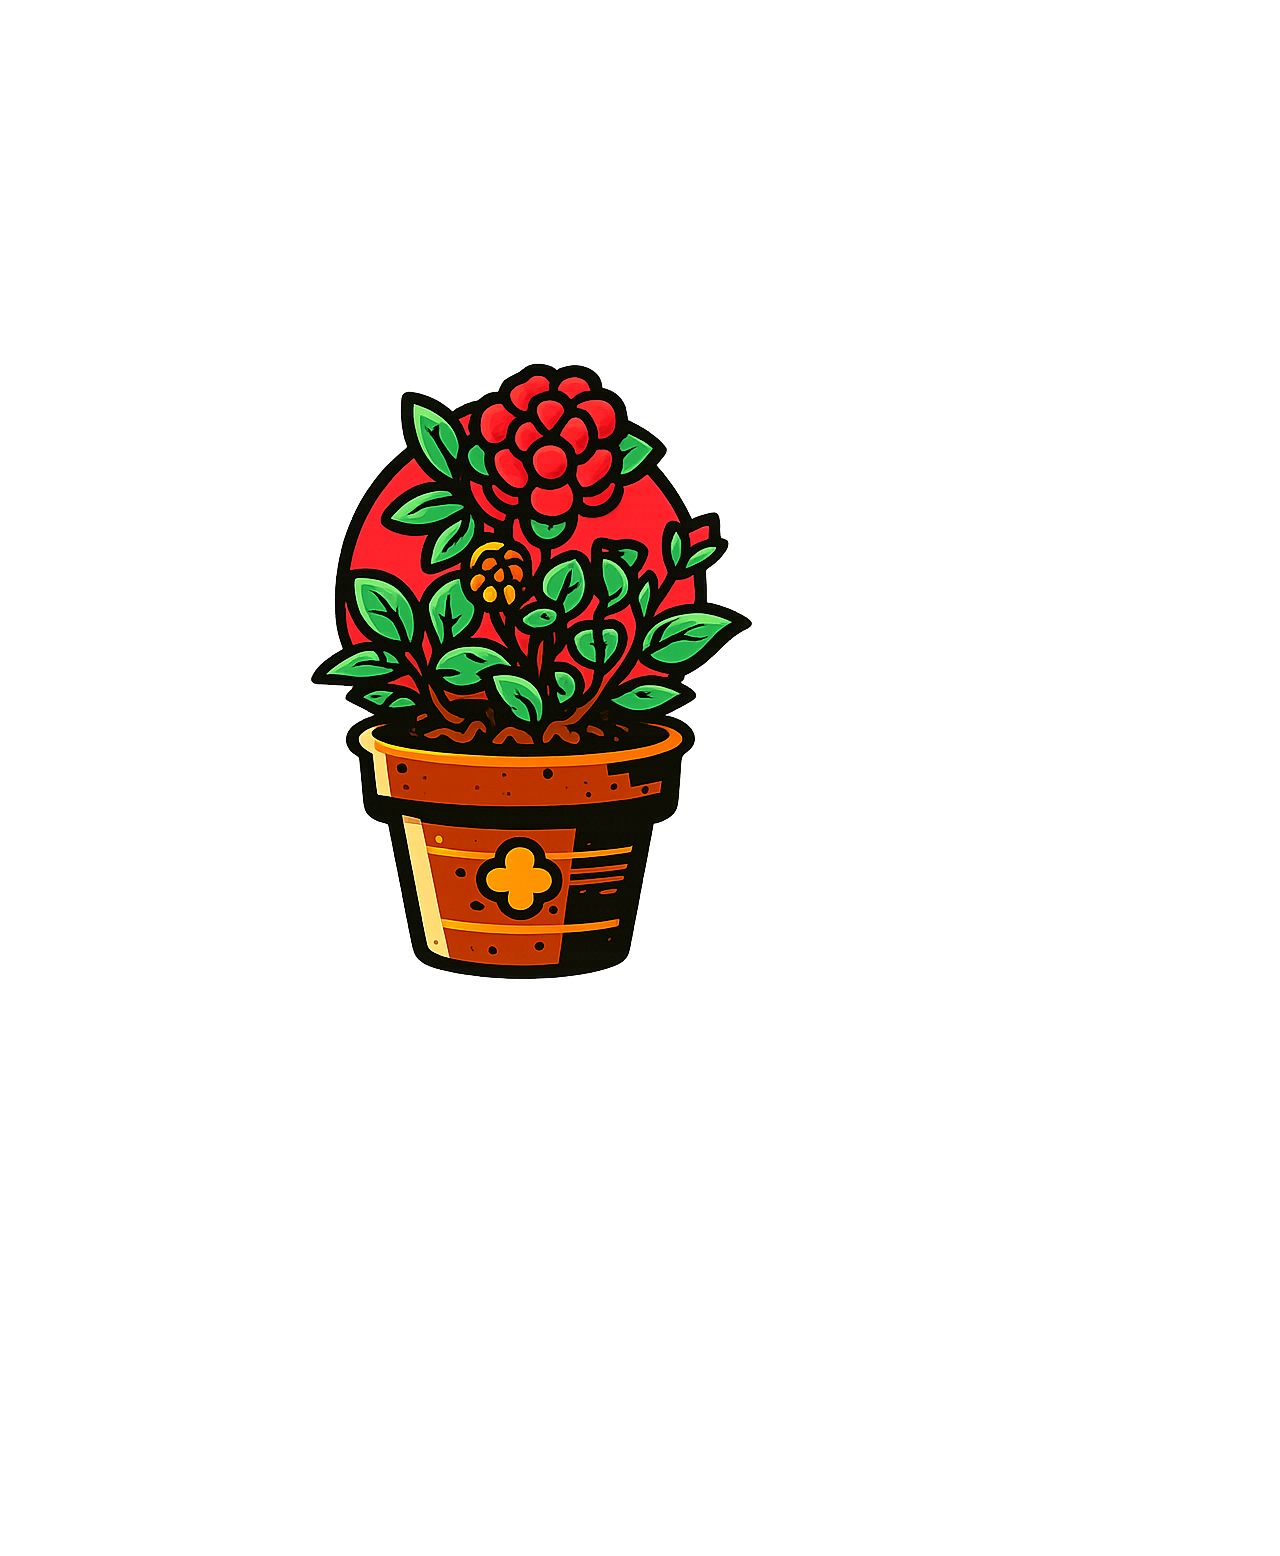
==== productos.html @ 30f81bca "Flor de alfajor - Part 1" ====
<!DOCTYPE html>
<html lang="en">
<head>
    <meta charset="UTF-8">
    <meta name="viewport" content="width=device-width, initial-scale=1.0">
    <title>Document</title>
    <a href="index.html">
        <img src="./Recursos/imgenes/Logo/Logo de flor de alfajor.png" alt="">
    </a>
</head>
<body>
    <head>

    </head>

    <main>
        
    </main>
</body>
</html>
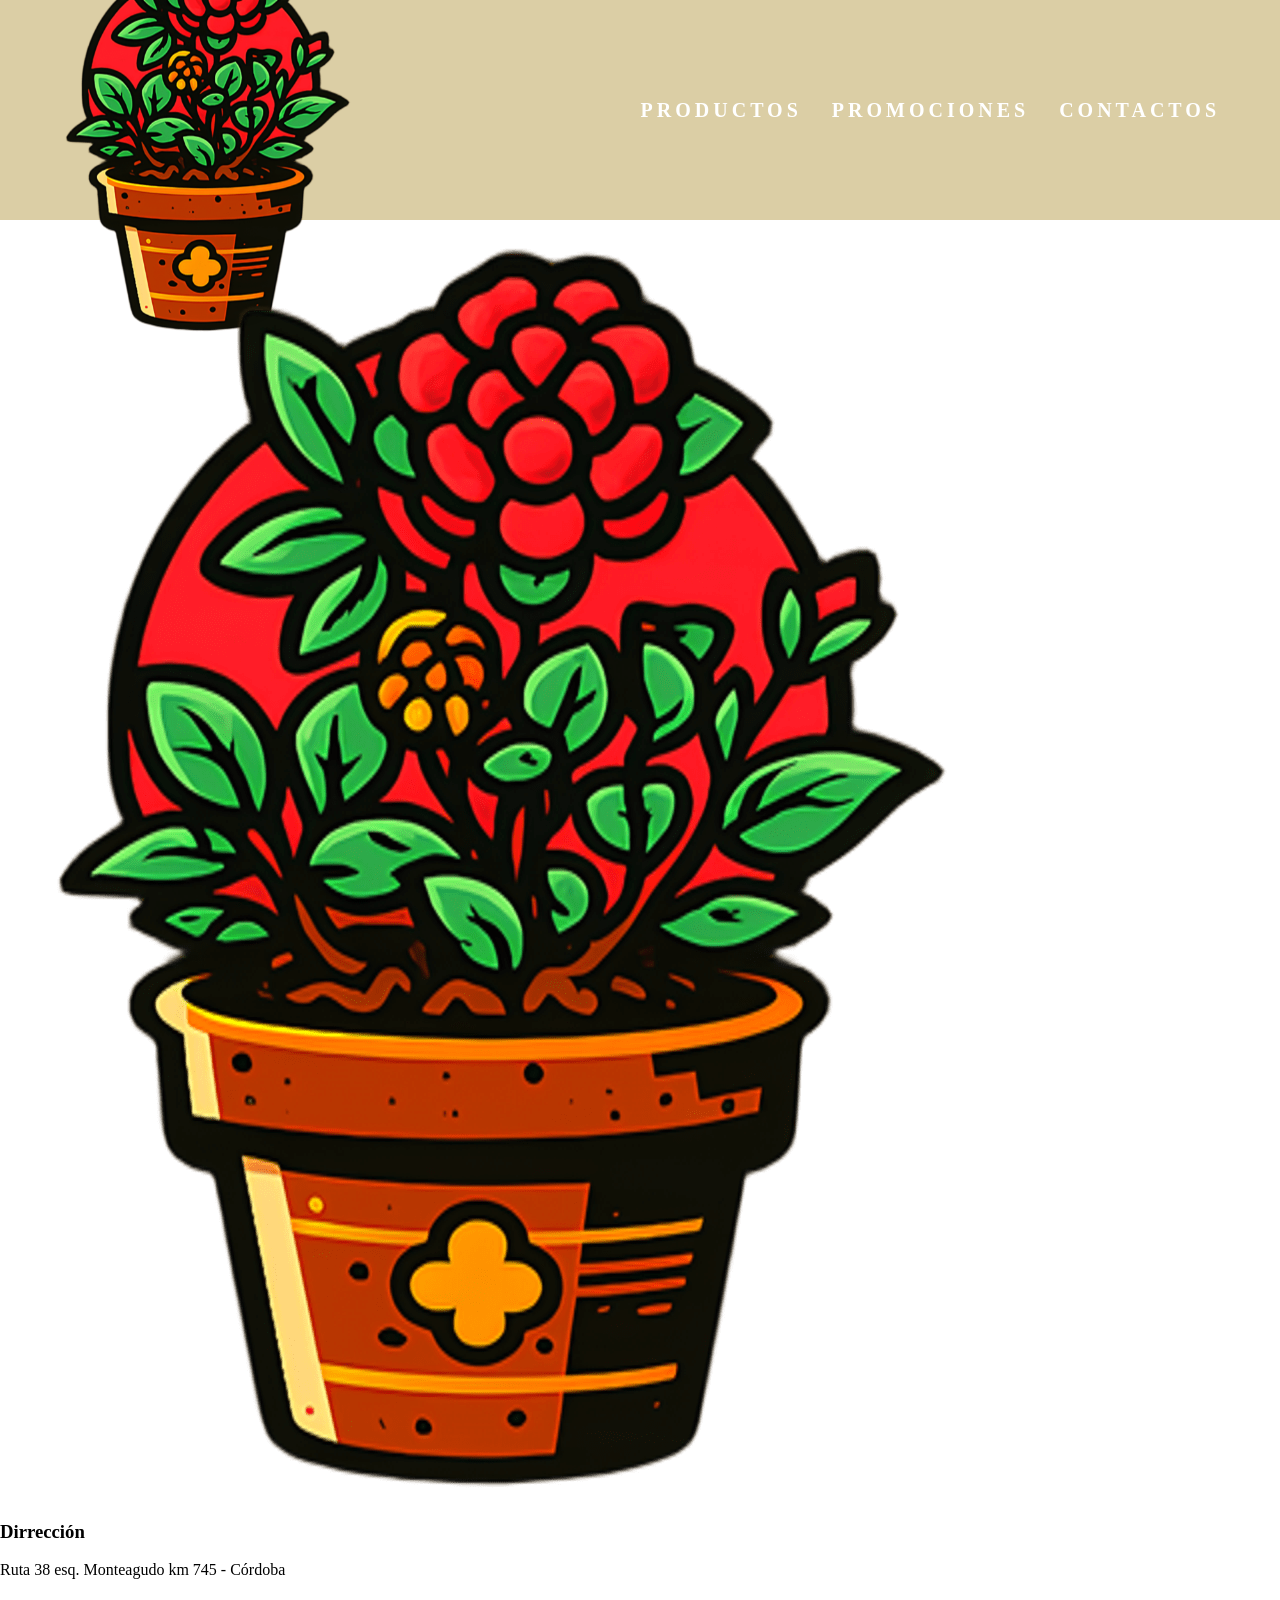
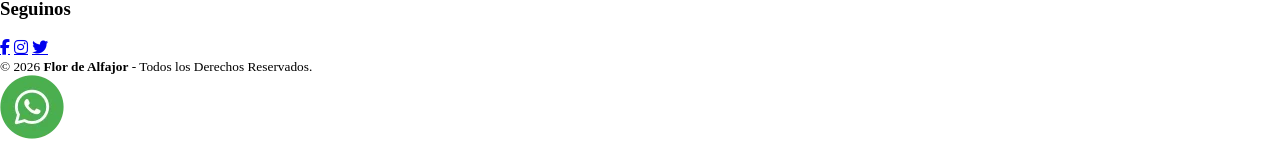
==== commit 1e92664a: "Finalizacion de header y footer" ====
--- a/productos.html
+++ b/productos.html
@@ -1,20 +1,68 @@
 <!DOCTYPE html>
-<html lang="en">
+<html lang="es">
 <head>
     <meta charset="UTF-8">
     <meta name="viewport" content="width=device-width, initial-scale=1.0">
-    <title>Document</title>
-    <a href="index.html">
-        <img src="./Recursos/imgenes/Logo/Logo de flor de alfajor.png" alt="">
-    </a>
+    <title>Flor De Alfajor | Inicio </title>
+
+    <link rel="stylesheet" href="Recursos/css/index.css">
+
+    <link rel="shortcut icon" href="./Recursos/imgenes/Logo/Icono-de-flor-de-alfajor.ico" type="image/x-icon">
+
+    <!-- ICONOS DE REDES SOCIALES -->
+    <link rel="stylesheet" href="https://cdnjs.cloudflare.com/ajax/libs/font-awesome/6.5.0/css/all.min.css">
 </head>
 <body>
-    <head>
+    <header class="cabecera-principal">
+        <!--Logo-->
+        <a href="index.html">
+            <img class="logo-nav" src="./Recursos/imgenes/Logo/Logo de flor de alfajor.png" alt="Logo De  Flor de Alfajor">
+        </a>
 
-    </head>
+       
+        <!---Menu-->
+        <nav class="nav-bar">
+            <a class="menu-bar" href="productos.html">Productos</a>
+            <a class="menu-bar" href="promociones.html">Promociones</a>
+            <a class="menu-bar" href="contacto.html">Contactos</a>    
+        </nav>
+        
+    </header>
 
     <main>
         
     </main>
+
+    <footer class="pie-pagina">
+        <div class="grupo-1">
+            <div class="box">
+                <figure>
+                    <a href="index.html">
+                        <img src="./Recursos/imgenes/Logo/Logo de flor de alfajor.png" alt="Logo footer">
+                    </a>
+                </figure>
+            </div>
+            <div class="box">
+                <h3>Dirrección</h3>
+                <p>Ruta 38 esq. Monteagudo km 745 - Córdoba</p>
+            </div>
+            <div class="box">
+                <h3>Seguinos</h3>
+                <div class="red-social">
+                    <a href="#" class="fa-brands fa-facebook-f"></a>
+                    <a href="#" class="fa-brands fa-instagram"></a>
+                    <a href="#" class="fa-brands fa-twitter"></a>
+                </div>
+            </div>
+        </div>
+
+        <div class="grupo-2">
+            <small>&copy; 2026 <b>Flor de Alfajor</b> - Todos los Derechos Reservados.</small>
+        </div>
+    </footer>
+
+    <a class="whatsapp-float" href="https://wa.me/+5493511111111">
+        <img src="./Recursos/imgenes/Redes Sociales/Icono whatsapp.webp" alt="Whatsapp">
+    </a>
 </body>
 </html>
--- a/Recursos/css/index.css
+++ b/Recursos/css/index.css
@@ -0,0 +1,137 @@
+
+
+
+
+
+
+body {
+  margin: 0;
+  padding: 0;
+}
+
+
+/* --- CABECERA / NAV --- */
+
+.cabecera-principal {
+  background-color: #DBCEA5; 
+  height: 220px;
+  display: flex;
+  justify-content:space-between;
+  gap: 60px;
+  align-items: center;
+  padding: 0 60px;
+}
+
+/* LOGO más chico */
+.logo-nav {
+  width: 300px;
+  height: auto;
+  margin-top: 50px;
+}
+
+/* NAV */
+.nav-bar {
+  display: flex;
+  align-items: center;
+  gap: 30px;
+}
+
+/* LINKS */
+.menu-bar {
+  text-transform: uppercase;
+  font-size: 20px;
+  text-decoration: none;
+  color: #ffffff;
+  font-weight: 800;
+  letter-spacing: 4px;
+  transition: all 0.3s ease;
+  position: relative;
+}
+
+/* EFECTO HOVER PRO */
+.menu-bar::after {
+  content: "";
+  position: absolute;
+  width: 0%;
+  height: 2px;
+  bottom: -5px;
+  left: 0;
+  background-color: #fca311;
+  transition: width 0.3s;
+}
+
+.menu-bar:hover::after {
+  width: 100%;
+}
+
+.menu-bar:hover {
+  color: #fca311;
+}
+
+
+
+/*---------------------------------------------------------------------------------------------------------------
+
+/*  MAIN - CONTENIDO */
+
+
+
+.carrusel {
+  overflow: hidden;
+  padding: 40px 0;
+  background: #111;
+}
+
+/* pista que se mueve */
+.track {
+  display: flex;
+  gap: 20px;
+  animation: scroll 20s linear infinite;
+}
+
+/* cards */
+.card {
+  min-width: 300px;
+  height: 400px;
+  position: relative;
+  overflow: hidden;
+  border-radius: 10px;
+  flex-shrink: 0;
+  cursor: pointer;
+}
+
+/* imagen */
+.card img {
+  width: 100%;
+  height: 100%;
+  object-fit: cover;
+  transition: transform 0.5s ease;
+}
+
+/* zoom al hover */
+.card:hover img {
+  transform: scale(1.1);
+}
+
+/* texto abajo */
+.card span {
+  position: absolute;
+  bottom: 0;
+  width: 100%;
+  background: rgba(80, 20, 20, 0.9);
+  color: white;
+  text-align: center;
+  padding: 15px;
+  font-size: 18px;
+}
+
+
+/* animación carrusel */
+@keyframes scroll {
+  0% {
+    transform: translateX(0);
+  }
+  100% {
+    transform: translateX(-50%);
+  }
+}
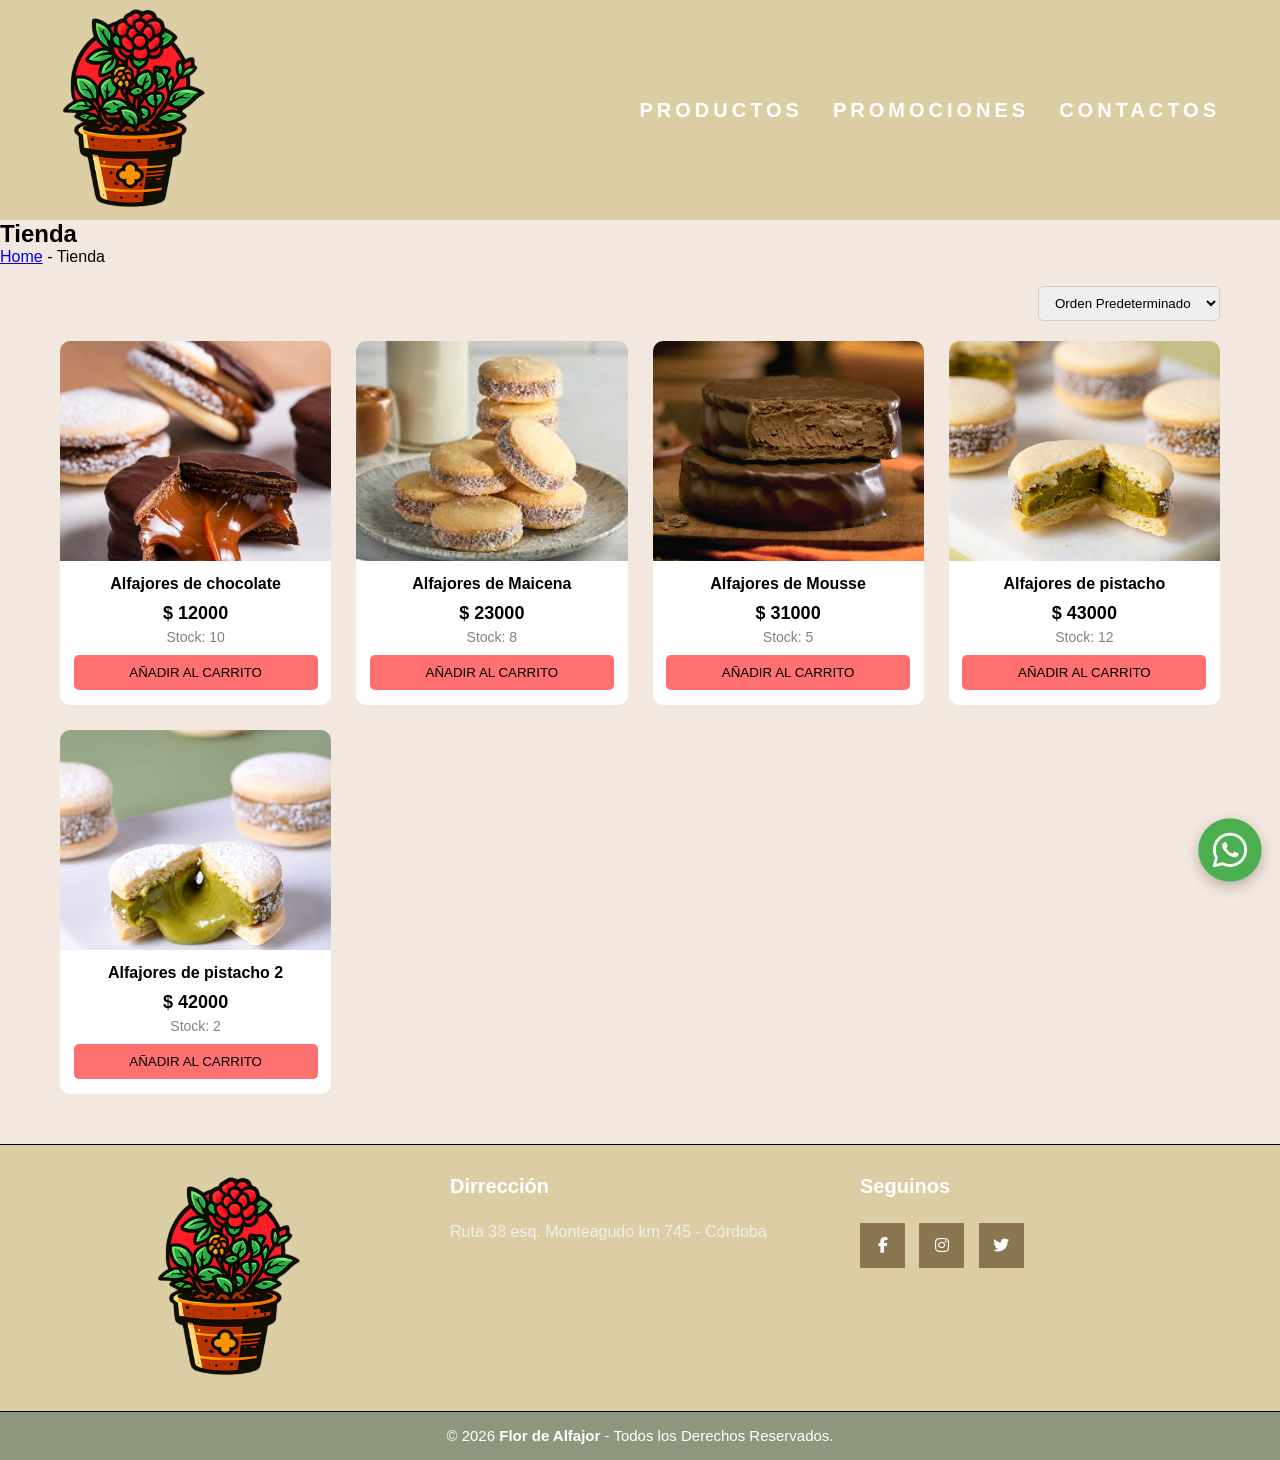
==== commit 2b85ccf8: "Implementacion de json de productos con js tipo modular" ====
--- a/productos.html
+++ b/productos.html
@@ -4,9 +4,11 @@
     <meta charset="UTF-8">
     <meta name="viewport" content="width=device-width, initial-scale=1.0">
     <title>Flor De Alfajor | Inicio </title>
-
-    <link rel="stylesheet" href="Recursos/css/index.css">
-
+    <!-- CSS -->
+    <link rel="stylesheet" href="Recursos/css/productos.css">
+    <!-- JS -->
+    <script type="module" src="./Recursos/js/index.js"></script>
+    <!-- Icono de la pagina -->
     <link rel="shortcut icon" href="./Recursos/imgenes/Logo/Icono-de-flor-de-alfajor.ico" type="image/x-icon">
 
     <!-- ICONOS DE REDES SOCIALES -->
@@ -14,6 +16,7 @@
 </head>
 <body>
     <header class="cabecera-principal">
+
         <!--Logo-->
         <a href="index.html">
             <img class="logo-nav" src="./Recursos/imgenes/Logo/Logo de flor de alfajor.png" alt="Logo De  Flor de Alfajor">
@@ -29,9 +32,58 @@
         
     </header>
 
+
     <main>
         
+        <section class="">
+            <h1>Tienda</h1>
+
+            <nav>
+                <p>
+                    <a href="index.html">Home</a>
+                    <span> - </span>
+                    <span>Tienda</span>
+                </p>
+            </nav>
+        </section>
+
+        <!-- FILTRO -->
+        <section class="barra-filtro">
+            <form>
+                <select>
+                    <option>Orden Predeterminado</option>
+                    <option>Precio: Mayor a Menor</option>
+                    <option>Precio: Menor a Mayor</option>
+                </select>
+            </form>
+        </section>
+
+        <!-- PRODUCTOS -->
+        <section class="productos-grid" id="productos-contenedor">
+
+            <!-- producto 1 -->
+
+            <article class="producto-card">
+                <a href="#">
+                    <img src="./Recursos/imgenes/productos/alfajores de chocolate con dulce de leche.jpg">
+
+                    <h3 class="nombre">Alfajores de Chocolate</h3>
+                    <p class="precio">$ 43.000</p>
+                    <p class="stock">Stock: 10</p>
+
+                    <button>AÑADIR AL CARRITO</button>
+                </a>
+            </article>
+
+            <!-- producto 2 -->
+
+            
+            
+        </section>
     </main>
+    
+
+
 
     <footer class="pie-pagina">
         <div class="grupo-1">
--- a/Recursos/css/productos.css
+++ b/Recursos/css/productos.css
@@ -0,0 +1,300 @@
+*{
+  margin: 0;
+  padding: 0;
+  box-sizing: border-box;
+  font-family: Arial, Helvetica, sans-serif;
+}
+
+body {
+  background-color: #F3E8DF;
+}
+
+
+
+/* --- CABECERA / NAV --- */
+
+.cabecera-principal {
+  background-color: #DBCEA5; 
+  height: 220px;
+  display: flex;
+  justify-content:space-between;
+  gap: 60px;
+  align-items: center;
+  padding: 0 60px;
+}
+
+
+.logo-nav {
+  width: 150px;
+  height: auto;
+  /* margin-top: 50px; */
+}
+
+/* NAV */
+.nav-bar {
+  display: flex;
+  align-items: center;
+  gap: 30px;
+}
+
+/* LINKS */
+.menu-bar {
+  text-transform: uppercase;
+  font-size: 20px;
+  text-decoration: none;
+  color: #ffffff;
+  font-weight: 800;
+  letter-spacing: 4px;
+  transition: all 0.3s ease;
+  position: relative;
+}
+
+/* EFECTO HOVER PRO */
+.menu-bar::after {
+  content: "";
+  position: absolute;
+  width: 0%;
+  height: 2px;
+  bottom: -5px;
+  left: 0;
+  background-color: #fca311;
+  transition: width 0.3s;
+}
+
+.menu-bar:hover::after {
+  width: 100%;
+}
+
+.menu-bar:hover {
+  color: #fca311;
+}
+
+
+
+/*---------------------------------------------------------------------------------------------------------------
+
+/*  MAIN - CONTENIDO */
+
+.titulo-bienvenida {
+  width: 100%;
+  height: 400px;    
+  position: absolute;
+  text-align: center;
+  top: 25%;          
+  left: 50%;
+  transform: translateX(-50%);
+  text-align: center;
+  font-size: 70px;
+  padding-top: 10px;
+  text-shadow: 0 0 3px #ffffff66, 0 0 10px #ffffff66, 0 0 20px #ffffff66; 
+}
+
+.titulo-bienvenida p {
+  font-size: 16px; 
+  line-height: 1.6; /* espacio entre líneas */
+  color: #dddddd; 
+  margin-bottom: 24px; 
+}
+
+/* FILTRO */
+.barra-filtro{
+  max-width: 1200px;
+  margin: 20px auto;
+  padding: 0 20px;
+  display: flex;
+  justify-content: flex-end;
+}
+
+.barra-filtro select{
+  padding: 8px 12px;
+  border-radius: 5px;
+  border: 1px solid #ccc;
+  cursor: pointer;
+}
+
+/* GRID PRODUCTOS */
+.productos-grid{
+  display: grid;
+  grid-template-columns: repeat(auto-fill, minmax(250px, 1fr));;
+  gap: 25px;
+  max-width: 1200px;
+  margin: 20px auto 50px;
+  padding: 0 20px;
+}
+
+/* CARD */
+.producto-card{
+  background: #fff;
+  border-radius: 10px;
+  overflow: hidden;
+  text-align: center;
+  /* box-shadow: 0 4px 10px rgba(0,0,0,0.15); */
+  transition: all 0.3s ease;
+}
+
+/* hover animado */
+.producto-card:hover{
+  transform: translateY(-8px);
+  box-shadow: 0 10px 25px rgba(0,0,0,0.25);
+}
+
+/* link completo */
+.producto-card a{
+  text-decoration: none;
+  color: black;
+  display: block;
+}
+
+/* imagen */
+.producto-card img{
+  width: 100%;
+  height: 220px;
+  object-fit: cover;
+}
+
+/* texto */
+.nombre{
+  font-size: 16px;
+  margin: 10px;
+}
+
+.precio{
+  font-size: 18px;
+  font-weight: bold;
+  margin-bottom: 5px;
+}
+
+.stock{
+  font-size: 14px;
+  color: gray;
+  margin-bottom: 10px;
+}
+
+/* botón */
+.producto-card button{
+  background: #FF7070;
+  color: black;
+  border: none;
+  padding: 10px;
+  width: 90%;
+  margin-bottom: 15px;
+  border-radius: 5px;
+  cursor: pointer;
+  transition: 0.3s;
+}
+
+.producto-card button:hover{
+  background: #BCD9A2;
+  color: black;
+}
+
+
+
+
+/*---------------------------------------------------------------------------------------------------------------
+
+/*  Footer - CONTENIDO */
+
+.pie-pagina{
+  width: 100%;
+  background-color:#DBCEA5;
+  gap: 60px;
+  border-top: 1px solid #000000;
+}
+
+.pie-pagina .grupo-1{
+  width: 100%;
+  max-width: 1200px;
+  margin: auto;
+  display: grid;
+  grid-template-columns: repeat(3, 1fr);
+  grid-gap: 50px;
+  padding: 30px 0px;
+  gap: 30px;
+
+}
+
+.pie-pagina .grupo-1 .box figure{
+  width: 100%;
+  height: 100%;
+  display: flex;
+  justify-content: center;
+  align-items: center;
+}
+
+.pie-pagina .grupo-1 .box figure img{
+  /* max-width: 180px; */
+  width: 150px;
+  height: auto;
+}
+
+.pie-pagina .grupo-1 .box h3{
+  color: #fff;
+  margin-bottom: 25px;
+  font-size: 20px;
+}
+
+.pie-pagina .grupo-1 .box p{
+  color: #efefef;
+  margin-bottom: 10px;
+}
+
+.pie-pagina .grupo-1 .red-social a{
+  display: inline-block;
+  text-decoration: none;
+  width: 45px;
+  height: 45px;
+  line-height: 45px;
+  color: #fff;
+  margin-right: 10px;
+  background-color: #8A7650;
+  text-align: center;
+  transition: all 300ms ease;
+}
+
+.pie-pagina .grupo-1 .red-social a:hover{
+  color: #c60808;
+}
+
+.pie-pagina .grupo-2{
+  background-color: #8E977D;
+  padding: 15px 10px;
+  text-align: center;
+  color: #fff;
+  border-top: 1px solid #000000;
+}
+
+.pie-pagina .grupo-2 small{
+  font-size: 15px;
+}
+
+.whatsapp-float {
+    position: fixed;
+    bottom: 20px;
+    right: 20px;
+    z-index: 999;
+    width: 60px;
+    height: 60px;
+    background-color: #25d366;
+    border-radius: 50%;
+    box-shadow: 0 5px 15px rgba(0, 0, 0, 0.3);
+    display: flex;
+    align-items: center;
+    justify-content: center;
+    animation: fadeInUp 1s ease, pulse 2s infinite;
+    transition: transform 0.3s;
+
+}
+
+/*---------------------------------------------------------------------------------------------------------------
+
+/*  RESPONSIVE */
+
+@media screen and (max-width:800px){
+  .pie-pagina .grupo-1{
+    width: 90%;
+    grid-template-columns: repeat(1, 1fr);
+    grid-gap: 30px;
+    padding: 35px 0px;
+  } 
+}
